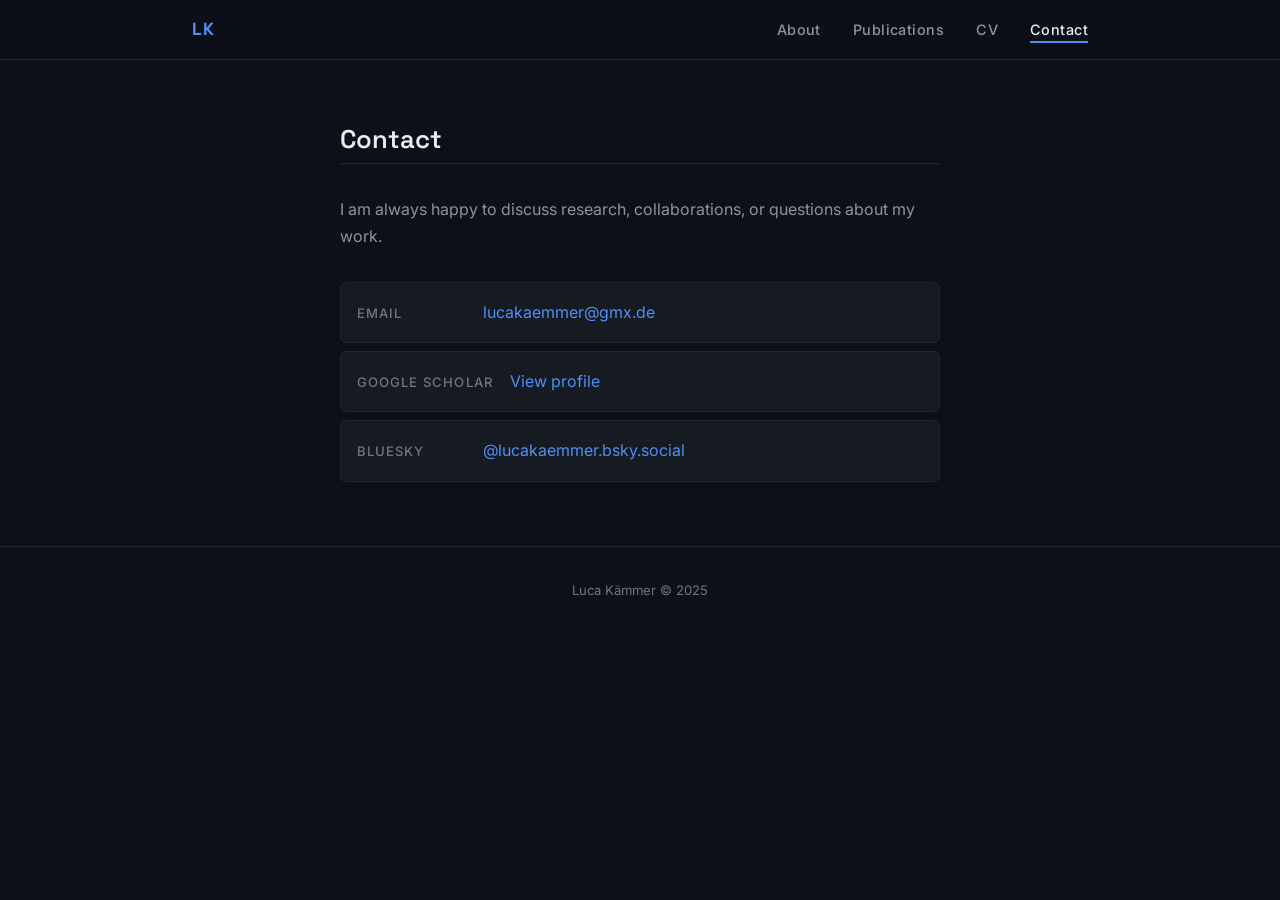
==== contact.html @ b85c3b46 "Adapt page" ====
<!DOCTYPE html>
<html lang="en">
<head>
  <meta charset="UTF-8">
  <meta name="viewport" content="width=device-width, initial-scale=1.0">
  <title>Contact — Luca Kämmer</title>
  <meta name="description" content="Contact Luca Kämmer — PhD student in computational neuroscience.">
  <link rel="preconnect" href="https://fonts.googleapis.com">
  <link rel="preconnect" href="https://fonts.gstatic.com" crossorigin>
  <link href="https://fonts.googleapis.com/css2?family=Space+Grotesk:wght@400;500;600;700&family=Inter:ital,wght@0,400;0,500;1,400&display=swap" rel="stylesheet">
  <link rel="stylesheet" href="style.css">
</head>
<body>

  <!-- Navigation -->
  <header id="site-nav">
    <nav class="nav-inner">
      <a href="index.html" class="nav-logo">LK</a>
      <ul class="nav-links">
        <li><a href="index.html">About</a></li>
        <li><a href="publications.html">Publications</a></li>
        <li><a href="cv.html">CV</a></li>
        <li><a href="contact.html" class="active">Contact</a></li>
      </ul>
    </nav>
  </header>

  <main>
    <section class="section">
      <div class="section-inner contact-inner">
        <h2 class="section-title">Contact</h2>
        <p class="contact-lead">I am always happy to discuss research, collaborations, or questions about my work.</p>
        <ul class="contact-list">
          <li>
            <span class="contact-label">Email</span>
            <a href="mailto:lucakaemmer@gmx.de">lucakaemmer@gmx.de</a>
          </li>
          <li>
            <span class="contact-label">Google Scholar</span>
            <a href="https://scholar.google.com/citations?user=UzZ-Sy4AAAAJ&hl=en" target="_blank" rel="noopener">View profile</a>
          </li>
          <li>
            <span class="contact-label">Bluesky</span>
            <a href="https://bsky.app/profile/lucakaemmer.bsky.social" target="_blank" rel="noopener">@lucakaemmer.bsky.social</a>
          </li>
        </ul>
      </div>
    </section>
  </main>

  <footer>
    <p>Luca Kämmer &copy; 2025</p>
  </footer>

</body>
</html>
---- style.css ----
/* ============================================================
   CSS Custom Properties
   ============================================================ */
:root {
  --bg-base:        #0d1117;
  --bg-surface:     #161b22;
  --bg-hover:       #1c2128;
  --border:         #21262d;

  --text-primary:   #e6edf3;
  --text-secondary: #8b949e;
  --text-muted:     #6e7681;

  --accent:         #4f8ef7;
  --accent-dim:     #2d5aa8;

  --font-heading: 'Space Grotesk', sans-serif;
  --font-body:    'Inter', sans-serif;

  --nav-height: 60px;
  --max-width:  960px;
  --radius:     6px;

  --space-sm:  0.5rem;
  --space-md:  1rem;
  --space-lg:  2rem;
  --space-xl:  4rem;
}

/* ============================================================
   Reset & Base
   ============================================================ */
*, *::before, *::after {
  box-sizing: border-box;
  margin: 0;
  padding: 0;
}

html {
  scroll-behavior: smooth;
}

body {
  background: var(--bg-base);
  color: var(--text-primary);
  font-family: var(--font-body);
  font-size: 1rem;
  line-height: 1.7;
}

a {
  color: var(--accent);
  text-decoration: none;
}

a:hover {
  text-decoration: underline;
}

h1, h2, h3, h4 {
  font-family: var(--font-heading);
  font-weight: 600;
  line-height: 1.2;
}

/* ============================================================
   Navigation
   ============================================================ */
#site-nav {
  position: sticky;
  top: 0;
  z-index: 100;
  height: var(--nav-height);
  background: rgba(13, 17, 23, 0.88);
  backdrop-filter: blur(12px);
  -webkit-backdrop-filter: blur(12px);
  border-bottom: 1px solid var(--border);
}

.nav-inner {
  max-width: var(--max-width);
  margin: 0 auto;
  padding: 0 var(--space-lg);
  height: 100%;
  display: flex;
  align-items: center;
  justify-content: space-between;
}

.nav-logo {
  font-family: var(--font-heading);
  font-weight: 700;
  font-size: 1.1rem;
  color: var(--accent);
  letter-spacing: 0.05em;
  text-decoration: none;
}

.nav-logo:hover {
  text-decoration: none;
  color: var(--text-primary);
}

.nav-links {
  list-style: none;
  display: flex;
  gap: var(--space-lg);
}

.nav-links a {
  color: var(--text-secondary);
  font-size: 0.9rem;
  font-weight: 500;
  letter-spacing: 0.03em;
  transition: color 0.2s;
  text-decoration: none;
  padding-bottom: 3px;
}

.nav-links a:hover {
  color: var(--text-primary);
  text-decoration: none;
}

.nav-links a.active {
  color: var(--text-primary);
  border-bottom: 2px solid var(--accent);
}

/* ============================================================
   Hero
   ============================================================ */
#hero {
  min-height: 55vh;
  display: flex;
  align-items: center;
  padding: var(--space-xl) var(--space-lg);
  border-bottom: 1px solid var(--border);
}

.hero-inner {
  max-width: var(--max-width);
  margin: 0 auto;
  width: 100%;
  display: flex;
  align-items: center;
  justify-content: space-between;
  gap: var(--space-xl);
}

.hero-text {
  flex: 1;
}

.hero-name {
  font-size: clamp(2.2rem, 5vw, 3.5rem);
  font-weight: 700;
  letter-spacing: -0.02em;
  color: var(--text-primary);
}

.hero-title {
  font-size: 1.1rem;
  color: var(--accent);
  font-family: var(--font-heading);
  font-weight: 500;
  margin-top: 0.3rem;
}

.hero-affiliations {
  color: var(--text-secondary);
  font-size: 0.9rem;
  margin-top: 0.5rem;
  line-height: 1.6;
}

.hero-links {
  display: flex;
  flex-wrap: wrap;
  gap: 0.5rem;
  margin-top: var(--space-lg);
}

.hero-link {
  display: inline-block;
  padding: 0.4rem 1rem;
  border: 1px solid var(--border);
  border-radius: var(--radius);
  font-size: 0.85rem;
  color: var(--text-secondary);
  background: var(--bg-surface);
  transition: border-color 0.2s, color 0.2s, background 0.2s;
  text-decoration: none;
}

.hero-link:hover {
  border-color: var(--accent);
  color: var(--text-primary);
  text-decoration: none;
}

.hero-link--cta {
  background: var(--accent-dim);
  border-color: var(--accent);
  color: var(--text-primary);
}

.hero-link--cta:hover {
  background: var(--accent);
  text-decoration: none;
}

.hero-photo {
  flex-shrink: 0;
}

.hero-img {
  width: 200px;
  height: 200px;
  border-radius: 50%;
  object-fit: cover;
  border: 3px solid var(--border);
  filter: grayscale(15%);
  display: block;
}

/* ============================================================
   Sections (shared)
   ============================================================ */

.section {
  border-bottom: 1px solid var(--border);
  padding: var(--space-xl) var(--space-lg);
}

.section-inner {
  max-width: var(--max-width);
  margin: 0 auto;
}

.section-title {
  font-size: 1.6rem;
  color: var(--text-primary);
  margin-bottom: var(--space-lg);
  padding-bottom: var(--space-sm);
  border-bottom: 1px solid var(--border);
}

.subsection-title {
  font-size: 0.82rem;
  color: var(--text-secondary);
  text-transform: uppercase;
  letter-spacing: 0.1em;
  margin-bottom: var(--space-md);
  font-weight: 600;
}

/* ============================================================
   About
   ============================================================ */
.about-grid {
  display: grid;
  grid-template-columns: 1fr 1fr;
  gap: var(--space-xl);
  align-items: start;
}

.about-text p {
  color: var(--text-secondary);
  margin-bottom: var(--space-md);
}

.about-text p:last-of-type {
  margin-bottom: 0;
}

.about-text strong {
  color: var(--text-primary);
  font-weight: 500;
}

.about-text a {
  color: var(--accent);
}

.tag-group {
  display: flex;
  flex-wrap: wrap;
  gap: 0.4rem;
  margin-top: var(--space-md);
}

.tag {
  display: inline-block;
  padding: 0.2rem 0.75rem;
  border: 1px solid var(--border);
  border-radius: 20px;
  font-size: 0.78rem;
  color: var(--text-secondary);
  background: var(--bg-surface);
}

#coauthor-graph {
  width: 100%;
  height: 360px;
  background: var(--bg-surface);
  border: 1px solid var(--border);
  border-radius: var(--radius);
  overflow: hidden;
}

/* ============================================================
   Publications
   ============================================================ */
.pub-group {
  margin-bottom: var(--space-xl);
}

.pub-group:last-child {
  margin-bottom: 0;
}

.pub-group-title {
  font-size: 0.82rem;
  font-weight: 600;
  color: var(--accent);
  text-transform: uppercase;
  letter-spacing: 0.1em;
  margin-bottom: var(--space-md);
  padding-left: var(--space-sm);
  border-left: 3px solid var(--accent-dim);
}

.pub-list {
  list-style: none;
  display: flex;
  flex-direction: column;
  gap: 0.5rem;
}

.pub-item {
  padding: var(--space-md);
  background: var(--bg-surface);
  border: 1px solid var(--border);
  border-radius: var(--radius);
  transition: border-color 0.2s;
}

.pub-item:hover {
  border-color: var(--accent-dim);
}

.pub-content {
  display: flex;
  flex-wrap: wrap;
  gap: 0.3em;
  align-items: baseline;
  font-size: 0.92rem;
  line-height: 1.65;
}

.pub-authors {
  color: var(--text-secondary);
}

.pub-me {
  color: var(--text-primary);
  font-weight: 600;
  text-decoration: underline;
  text-decoration-color: var(--accent-dim);
  text-underline-offset: 2px;
}

.pub-year {
  color: var(--text-secondary);
}

.pub-title {
  color: var(--text-primary);
}

.pub-venue {
  color: var(--text-secondary);
}

.pub-note {
  display: inline-block;
  padding: 0.1rem 0.5rem;
  border: 1px solid var(--accent-dim);
  border-radius: 4px;
  font-size: 0.78rem;
  color: var(--accent);
  white-space: nowrap;
  line-height: 1.6;
  vertical-align: middle;
}

/* ============================================================
   CV
   ============================================================ */
.btn {
  display: inline-block;
  padding: 0.55rem 1.4rem;
  border-radius: var(--radius);
  font-family: var(--font-heading);
  font-size: 0.9rem;
  font-weight: 500;
  cursor: pointer;
  transition: background 0.2s, color 0.2s;
  text-decoration: none;
  margin-bottom: var(--space-xl);
}

.btn--primary {
  background: var(--accent-dim);
  border: 1px solid var(--accent);
  color: var(--text-primary);
}

.btn--primary:hover {
  background: var(--accent);
  text-decoration: none;
}

.cv-grid {
  display: grid;
  grid-template-columns: repeat(auto-fit, minmax(280px, 1fr));
  gap: var(--space-lg);
}

.cv-block-title {
  font-size: 0.82rem;
  color: var(--text-secondary);
  text-transform: uppercase;
  letter-spacing: 0.1em;
  margin-bottom: var(--space-md);
  font-weight: 600;
}

.cv-list {
  list-style: none;
}

.cv-item {
  display: grid;
  grid-template-columns: 90px 1fr;
  gap: var(--space-sm);
  padding: var(--space-sm) 0;
  border-bottom: 1px solid var(--border);
  font-size: 0.9rem;
}

.cv-item:last-child {
  border-bottom: none;
}

.cv-date {
  color: var(--text-muted);
  font-size: 0.8rem;
  padding-top: 2px;
  white-space: nowrap;
}

.cv-details {
  color: var(--text-secondary);
  line-height: 1.5;
}

.cv-details strong {
  color: var(--text-primary);
  font-weight: 500;
}

/* ============================================================
   Contact
   ============================================================ */
.contact-inner {
  max-width: 600px;
}

.contact-lead {
  color: var(--text-secondary);
  margin-bottom: var(--space-lg);
}

.contact-list {
  list-style: none;
  display: flex;
  flex-direction: column;
  gap: 0.5rem;
}

.contact-list li {
  display: flex;
  align-items: center;
  gap: var(--space-md);
  padding: var(--space-md);
  background: var(--bg-surface);
  border: 1px solid var(--border);
  border-radius: var(--radius);
  transition: border-color 0.2s;
}

.contact-list li:hover {
  border-color: var(--accent-dim);
}

.contact-label {
  color: var(--text-muted);
  font-size: 0.82rem;
  text-transform: uppercase;
  letter-spacing: 0.08em;
  min-width: 110px;
  font-weight: 500;
}

/* ============================================================
   Footer
   ============================================================ */
footer {
  text-align: center;
  padding: var(--space-lg);
  color: var(--text-muted);
  font-size: 0.82rem;
}

/* ============================================================
   Responsive
   ============================================================ */
@media (max-width: 768px) {
  .about-grid {
    grid-template-columns: 1fr;
  }

  .hero-inner {
    flex-direction: column-reverse;
    text-align: center;
    gap: var(--space-lg);
  }

  .hero-links {
    justify-content: center;
  }

  .hero-img {
    width: 150px;
    height: 150px;
  }

  .nav-links {
    gap: var(--space-md);
  }
}

@media (max-width: 480px) {
  .cv-item {
    grid-template-columns: 1fr;
    gap: 0.2rem;
  }

  .cv-date {
    font-size: 0.75rem;
  }

  .nav-links a {
    font-size: 0.82rem;
  }

  .section,
  #hero {
    padding: var(--space-lg) var(--space-md);
  }

  .nav-inner {
    padding: 0 var(--space-md);
  }

  .hero-affiliations {
    font-size: 0.82rem;
  }
}
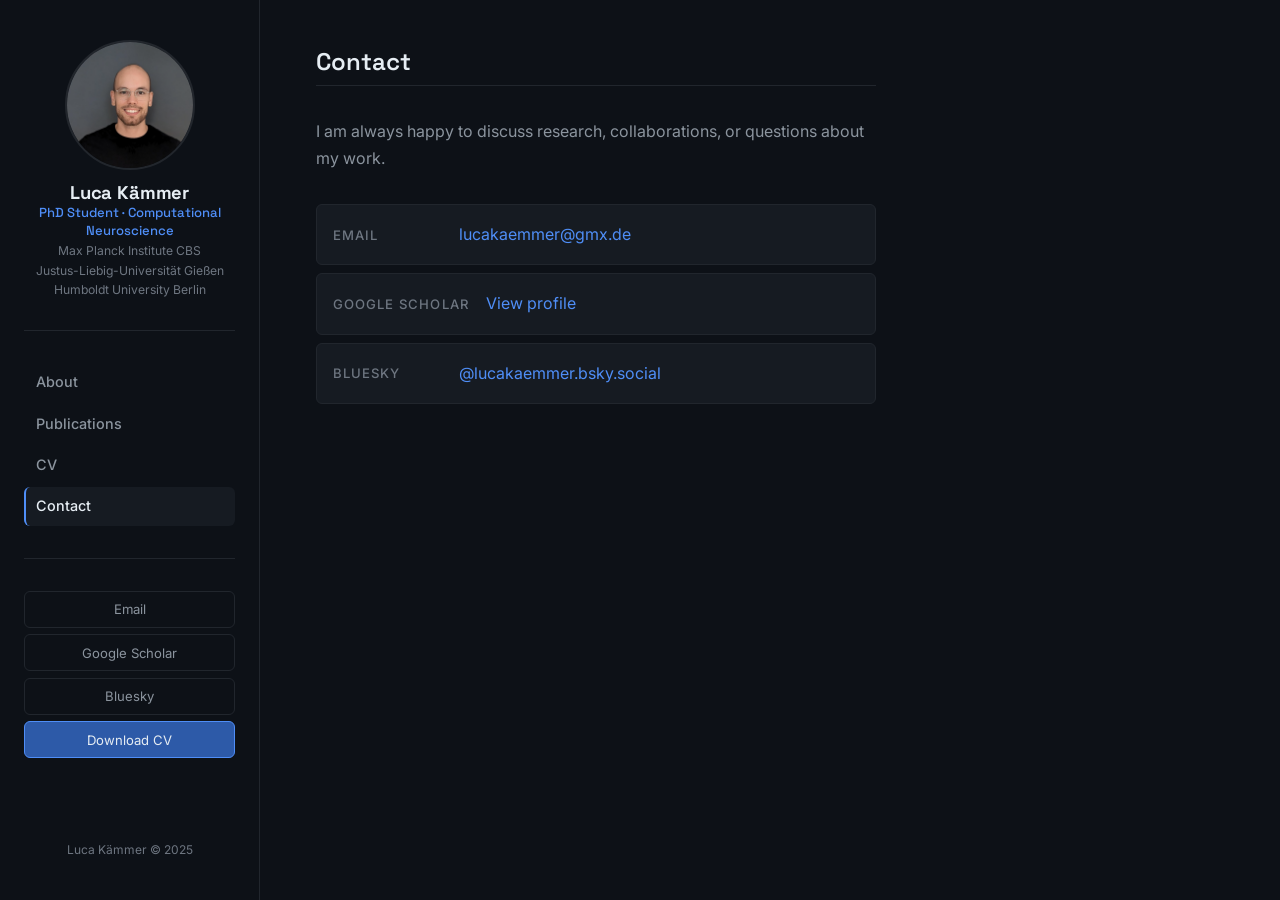
==== commit 86ea946b: "Adapt page" ====
--- a/contact.html
+++ b/contact.html
@@ -11,23 +11,51 @@
   <link rel="stylesheet" href="style.css">
 </head>
 <body>
+<div class="layout">
 
-  <!-- Navigation -->
-  <header id="site-nav">
-    <nav class="nav-inner">
-      <a href="index.html" class="nav-logo">LK</a>
-      <ul class="nav-links">
+  <!-- Sidebar -->
+  <aside class="sidebar">
+    <div class="sidebar-profile">
+      <img src="image.png" alt="Luca Kämmer" class="sidebar-photo">
+      <div>
+        <h1 class="sidebar-name">Luca Kämmer</h1>
+        <p class="sidebar-title">PhD Student · Computational Neuroscience</p>
+        <div class="sidebar-affiliations">
+          <span>Max Planck Institute CBS</span>
+          <span>Justus-Liebig-Universität Gießen</span>
+          <span>Humboldt University Berlin</span>
+        </div>
+      </div>
+    </div>
+
+    <div class="sidebar-divider"></div>
+
+    <nav class="sidebar-nav">
+      <ul>
         <li><a href="index.html">About</a></li>
         <li><a href="publications.html">Publications</a></li>
         <li><a href="cv.html">CV</a></li>
         <li><a href="contact.html" class="active">Contact</a></li>
       </ul>
     </nav>
-  </header>
 
-  <main>
+    <div class="sidebar-divider"></div>
+
+    <div class="sidebar-links">
+      <a href="mailto:lucakaemmer@gmx.de" class="sidebar-link">Email</a>
+      <a href="https://scholar.google.com/citations?user=UzZ-Sy4AAAAJ&hl=en" class="sidebar-link" target="_blank" rel="noopener">Google Scholar</a>
+      <a href="https://bsky.app/profile/lucakaemmer.bsky.social" class="sidebar-link" target="_blank" rel="noopener">Bluesky</a>
+      <a href="CV_2025_LucaK%C3%A4mmer.pdf" class="sidebar-link sidebar-link--cta" download>Download CV</a>
+    </div>
+
+    <div class="sidebar-spacer"></div>
+    <p class="sidebar-footer">Luca Kämmer &copy; 2025</p>
+  </aside>
+
+  <!-- Main content -->
+  <main class="content">
     <section class="section">
-      <div class="section-inner contact-inner">
+      <div class="contact-inner">
         <h2 class="section-title">Contact</h2>
         <p class="contact-lead">I am always happy to discuss research, collaborations, or questions about my work.</p>
         <ul class="contact-list">
@@ -48,9 +76,6 @@
     </section>
   </main>
 
-  <footer>
-    <p>Luca Kämmer &copy; 2025</p>
-  </footer>
-
+</div>
 </body>
 </html>
--- a/style.css
+++ b/style.css
@@ -17,9 +17,8 @@
   --font-heading: 'Space Grotesk', sans-serif;
   --font-body:    'Inter', sans-serif;
 
-  --nav-height: 60px;
-  --max-width:  960px;
-  --radius:     6px;
+  --sidebar-width: 260px;
+  --radius:        6px;
 
   --space-sm:  0.5rem;
   --space-md:  1rem;
@@ -64,182 +63,183 @@
 }
 
 /* ============================================================
-   Navigation
-   ============================================================ */
-#site-nav {
+   Layout
+   ============================================================ */
+.layout {
+  display: flex;
+  min-height: 100vh;
+}
+
+/* ============================================================
+   Sidebar
+   ============================================================ */
+.sidebar {
+  width: var(--sidebar-width);
+  flex-shrink: 0;
   position: sticky;
   top: 0;
-  z-index: 100;
-  height: var(--nav-height);
-  background: rgba(13, 17, 23, 0.88);
-  backdrop-filter: blur(12px);
-  -webkit-backdrop-filter: blur(12px);
-  border-bottom: 1px solid var(--border);
-}
-
-.nav-inner {
-  max-width: var(--max-width);
-  margin: 0 auto;
-  padding: 0 var(--space-lg);
-  height: 100%;
-  display: flex;
+  height: 100vh;
+  overflow-y: auto;
+  border-right: 1px solid var(--border);
+  padding: 2.5rem 1.5rem;
+  display: flex;
+  flex-direction: column;
+  gap: 2rem;
+  background: var(--bg-base);
+}
+
+/* Profile block */
+.sidebar-profile {
+  display: flex;
+  flex-direction: column;
   align-items: center;
-  justify-content: space-between;
-}
-
-.nav-logo {
+  text-align: center;
+  gap: 0.75rem;
+}
+
+.sidebar-photo {
+  width: 130px;
+  height: 130px;
+  border-radius: 50%;
+  object-fit: cover;
+  border: 2px solid var(--border);
+  filter: grayscale(15%);
+  display: block;
+}
+
+.sidebar-name {
+  font-size: 1.15rem;
+  font-weight: 700;
+  color: var(--text-primary);
+  letter-spacing: -0.01em;
   font-family: var(--font-heading);
-  font-weight: 700;
-  font-size: 1.1rem;
-  color: var(--accent);
-  letter-spacing: 0.05em;
-  text-decoration: none;
-}
-
-.nav-logo:hover {
-  text-decoration: none;
-  color: var(--text-primary);
-}
-
-.nav-links {
-  list-style: none;
-  display: flex;
-  gap: var(--space-lg);
-}
-
-.nav-links a {
-  color: var(--text-secondary);
-  font-size: 0.9rem;
-  font-weight: 500;
-  letter-spacing: 0.03em;
-  transition: color 0.2s;
-  text-decoration: none;
-  padding-bottom: 3px;
-}
-
-.nav-links a:hover {
-  color: var(--text-primary);
-  text-decoration: none;
-}
-
-.nav-links a.active {
-  color: var(--text-primary);
-  border-bottom: 2px solid var(--accent);
-}
-
-/* ============================================================
-   Hero
-   ============================================================ */
-#hero {
-  min-height: 55vh;
-  display: flex;
-  align-items: center;
-  padding: var(--space-xl) var(--space-lg);
-  border-bottom: 1px solid var(--border);
-}
-
-.hero-inner {
-  max-width: var(--max-width);
-  margin: 0 auto;
-  width: 100%;
-  display: flex;
-  align-items: center;
-  justify-content: space-between;
-  gap: var(--space-xl);
-}
-
-.hero-text {
-  flex: 1;
-}
-
-.hero-name {
-  font-size: clamp(2.2rem, 5vw, 3.5rem);
-  font-weight: 700;
-  letter-spacing: -0.02em;
-  color: var(--text-primary);
-}
-
-.hero-title {
-  font-size: 1.1rem;
+}
+
+.sidebar-title {
+  font-size: 0.82rem;
   color: var(--accent);
   font-family: var(--font-heading);
   font-weight: 500;
-  margin-top: 0.3rem;
-}
-
-.hero-affiliations {
-  color: var(--text-secondary);
+  line-height: 1.4;
+}
+
+.sidebar-affiliations {
+  display: flex;
+  flex-direction: column;
+  gap: 0.15rem;
+  margin-top: 0.1rem;
+}
+
+.sidebar-affiliations span {
+  font-size: 0.76rem;
+  color: var(--text-muted);
+  line-height: 1.4;
+}
+
+/* Divider */
+.sidebar-divider {
+  height: 1px;
+  background: var(--border);
+  flex-shrink: 0;
+}
+
+/* Nav */
+.sidebar-nav ul {
+  list-style: none;
+  display: flex;
+  flex-direction: column;
+  gap: 0.15rem;
+}
+
+.sidebar-nav a {
+  display: block;
+  padding: 0.45rem 0.75rem;
+  border-radius: var(--radius);
   font-size: 0.9rem;
-  margin-top: 0.5rem;
-  line-height: 1.6;
-}
-
-.hero-links {
-  display: flex;
-  flex-wrap: wrap;
-  gap: 0.5rem;
-  margin-top: var(--space-lg);
-}
-
-.hero-link {
-  display: inline-block;
-  padding: 0.4rem 1rem;
+  font-weight: 500;
+  color: var(--text-secondary);
+  text-decoration: none;
+  transition: color 0.15s, background 0.15s;
+}
+
+.sidebar-nav a:hover {
+  color: var(--text-primary);
+  background: var(--bg-hover);
+  text-decoration: none;
+}
+
+.sidebar-nav a.active {
+  color: var(--text-primary);
+  background: var(--bg-surface);
+  border-left: 2px solid var(--accent);
+  padding-left: calc(0.75rem - 2px);
+}
+
+/* External links */
+.sidebar-links {
+  display: flex;
+  flex-direction: column;
+  gap: 0.4rem;
+}
+
+.sidebar-link {
+  display: block;
+  padding: 0.4rem 0.75rem;
   border: 1px solid var(--border);
   border-radius: var(--radius);
-  font-size: 0.85rem;
-  color: var(--text-secondary);
-  background: var(--bg-surface);
-  transition: border-color 0.2s, color 0.2s, background 0.2s;
-  text-decoration: none;
-}
-
-.hero-link:hover {
+  font-size: 0.82rem;
+  color: var(--text-secondary);
+  background: transparent;
+  text-align: center;
+  transition: border-color 0.2s, color 0.2s;
+  text-decoration: none;
+}
+
+.sidebar-link:hover {
   border-color: var(--accent);
   color: var(--text-primary);
   text-decoration: none;
 }
 
-.hero-link--cta {
+.sidebar-link--cta {
   background: var(--accent-dim);
   border-color: var(--accent);
   color: var(--text-primary);
 }
 
-.hero-link--cta:hover {
+.sidebar-link--cta:hover {
   background: var(--accent);
-  text-decoration: none;
-}
-
-.hero-photo {
-  flex-shrink: 0;
-}
-
-.hero-img {
-  width: 200px;
-  height: 200px;
-  border-radius: 50%;
-  object-fit: cover;
-  border: 3px solid var(--border);
-  filter: grayscale(15%);
-  display: block;
-}
-
-/* ============================================================
-   Sections (shared)
-   ============================================================ */
-
+}
+
+/* Footer at bottom of sidebar */
+.sidebar-spacer {
+  flex: 1;
+}
+
+.sidebar-footer {
+  font-size: 0.75rem;
+  color: var(--text-muted);
+  text-align: center;
+}
+
+/* ============================================================
+   Content area
+   ============================================================ */
+.content {
+  flex: 1;
+  min-width: 0;
+  padding: 3rem 3.5rem;
+}
+
+/* ============================================================
+   Sections
+   ============================================================ */
 .section {
-  border-bottom: 1px solid var(--border);
-  padding: var(--space-xl) var(--space-lg);
-}
-
-.section-inner {
-  max-width: var(--max-width);
-  margin: 0 auto;
+  padding: 0;
 }
 
 .section-title {
-  font-size: 1.6rem;
+  font-size: 1.5rem;
   color: var(--text-primary);
   margin-bottom: var(--space-lg);
   padding-bottom: var(--space-sm);
@@ -359,9 +359,10 @@
   line-height: 1.65;
 }
 
-.pub-authors {
-  color: var(--text-secondary);
-}
+.pub-authors  { color: var(--text-secondary); }
+.pub-year     { color: var(--text-secondary); }
+.pub-title    { color: var(--text-primary); }
+.pub-venue    { color: var(--text-secondary); }
 
 .pub-me {
   color: var(--text-primary);
@@ -369,18 +370,6 @@
   text-decoration: underline;
   text-decoration-color: var(--accent-dim);
   text-underline-offset: 2px;
-}
-
-.pub-year {
-  color: var(--text-secondary);
-}
-
-.pub-title {
-  color: var(--text-primary);
-}
-
-.pub-venue {
-  color: var(--text-secondary);
 }
 
 .pub-note {
@@ -424,7 +413,7 @@
 
 .cv-grid {
   display: grid;
-  grid-template-columns: repeat(auto-fit, minmax(280px, 1fr));
+  grid-template-columns: repeat(auto-fit, minmax(260px, 1fr));
   gap: var(--space-lg);
 }
 
@@ -437,9 +426,7 @@
   font-weight: 600;
 }
 
-.cv-list {
-  list-style: none;
-}
+.cv-list { list-style: none; }
 
 .cv-item {
   display: grid;
@@ -450,9 +437,7 @@
   font-size: 0.9rem;
 }
 
-.cv-item:last-child {
-  border-bottom: none;
-}
+.cv-item:last-child { border-bottom: none; }
 
 .cv-date {
   color: var(--text-muted);
@@ -475,7 +460,7 @@
    Contact
    ============================================================ */
 .contact-inner {
-  max-width: 600px;
+  max-width: 560px;
 }
 
 .contact-lead {
@@ -501,9 +486,7 @@
   transition: border-color 0.2s;
 }
 
-.contact-list li:hover {
-  border-color: var(--accent-dim);
-}
+.contact-list li:hover { border-color: var(--accent-dim); }
 
 .contact-label {
   color: var(--text-muted);
@@ -515,40 +498,70 @@
 }
 
 /* ============================================================
-   Footer
-   ============================================================ */
-footer {
-  text-align: center;
-  padding: var(--space-lg);
-  color: var(--text-muted);
-  font-size: 0.82rem;
-}
-
-/* ============================================================
-   Responsive
+   Responsive — mobile: sidebar becomes top bar
    ============================================================ */
 @media (max-width: 768px) {
+  .layout {
+    flex-direction: column;
+  }
+
+  .sidebar {
+    width: 100%;
+    height: auto;
+    position: static;
+    border-right: none;
+    border-bottom: 1px solid var(--border);
+    padding: 1.5rem;
+    gap: 1.25rem;
+  }
+
+  .sidebar-profile {
+    flex-direction: row;
+    text-align: left;
+    align-items: center;
+    gap: 1rem;
+  }
+
+  .sidebar-photo {
+    width: 80px;
+    height: 80px;
+    flex-shrink: 0;
+  }
+
+  .sidebar-affiliations {
+    margin-top: 0.25rem;
+  }
+
+  .sidebar-nav ul {
+    flex-direction: row;
+    flex-wrap: wrap;
+    gap: 0.25rem;
+  }
+
+  .sidebar-nav a {
+    padding: 0.35rem 0.75rem;
+  }
+
+  .sidebar-links {
+    flex-direction: row;
+    flex-wrap: wrap;
+  }
+
+  .sidebar-link {
+    flex: 1;
+    min-width: 100px;
+  }
+
+  .sidebar-spacer { display: none; }
+
+  .sidebar-footer { display: none; }
+
+  .content {
+    padding: 2rem 1.5rem;
+  }
+
   .about-grid {
     grid-template-columns: 1fr;
-  }
-
-  .hero-inner {
-    flex-direction: column-reverse;
-    text-align: center;
-    gap: var(--space-lg);
-  }
-
-  .hero-links {
-    justify-content: center;
-  }
-
-  .hero-img {
-    width: 150px;
-    height: 150px;
-  }
-
-  .nav-links {
-    gap: var(--space-md);
   }
 }
 
@@ -558,24 +571,11 @@
     gap: 0.2rem;
   }
 
-  .cv-date {
-    font-size: 0.75rem;
-  }
-
-  .nav-links a {
-    font-size: 0.82rem;
-  }
-
-  .section,
-  #hero {
-    padding: var(--space-lg) var(--space-md);
-  }
-
-  .nav-inner {
-    padding: 0 var(--space-md);
-  }
-
-  .hero-affiliations {
-    font-size: 0.82rem;
-  }
-}
+  .sidebar {
+    padding: 1.25rem;
+  }
+
+  .content {
+    padding: 1.5rem 1rem;
+  }
+}
